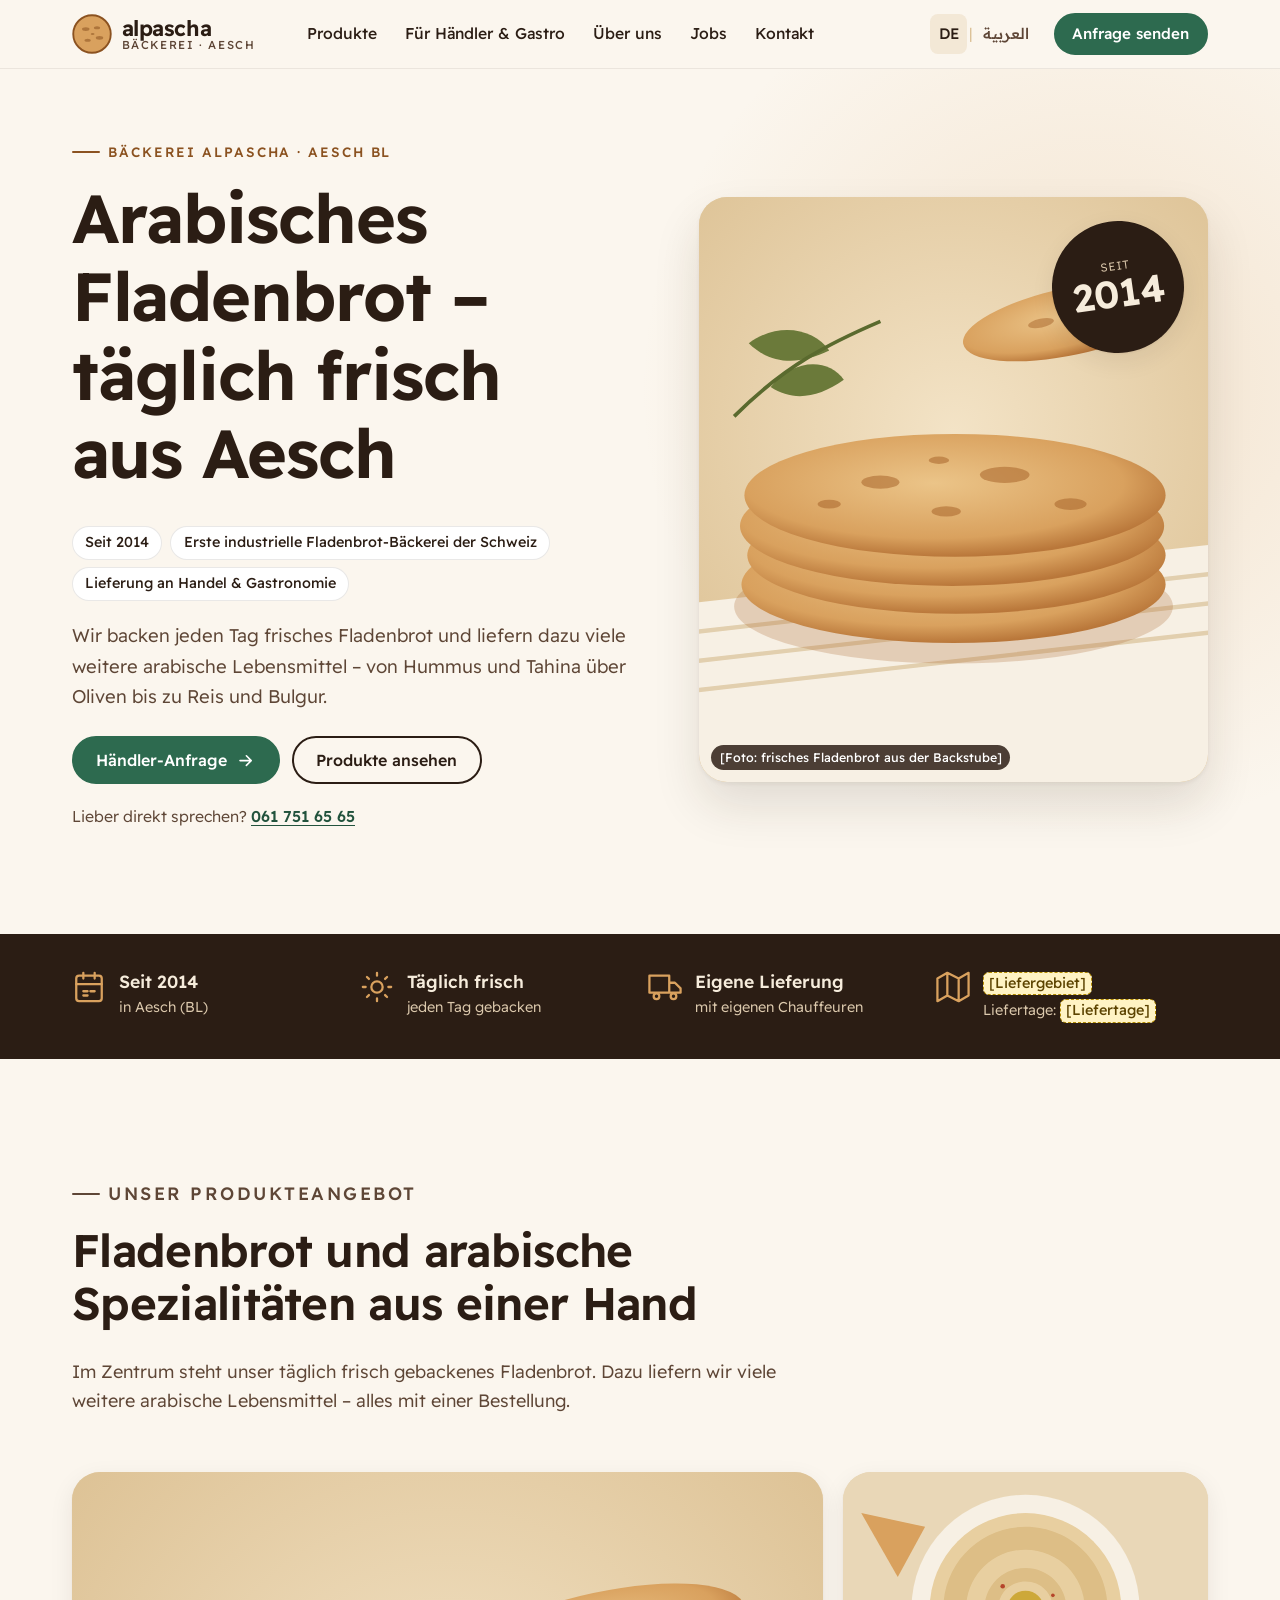
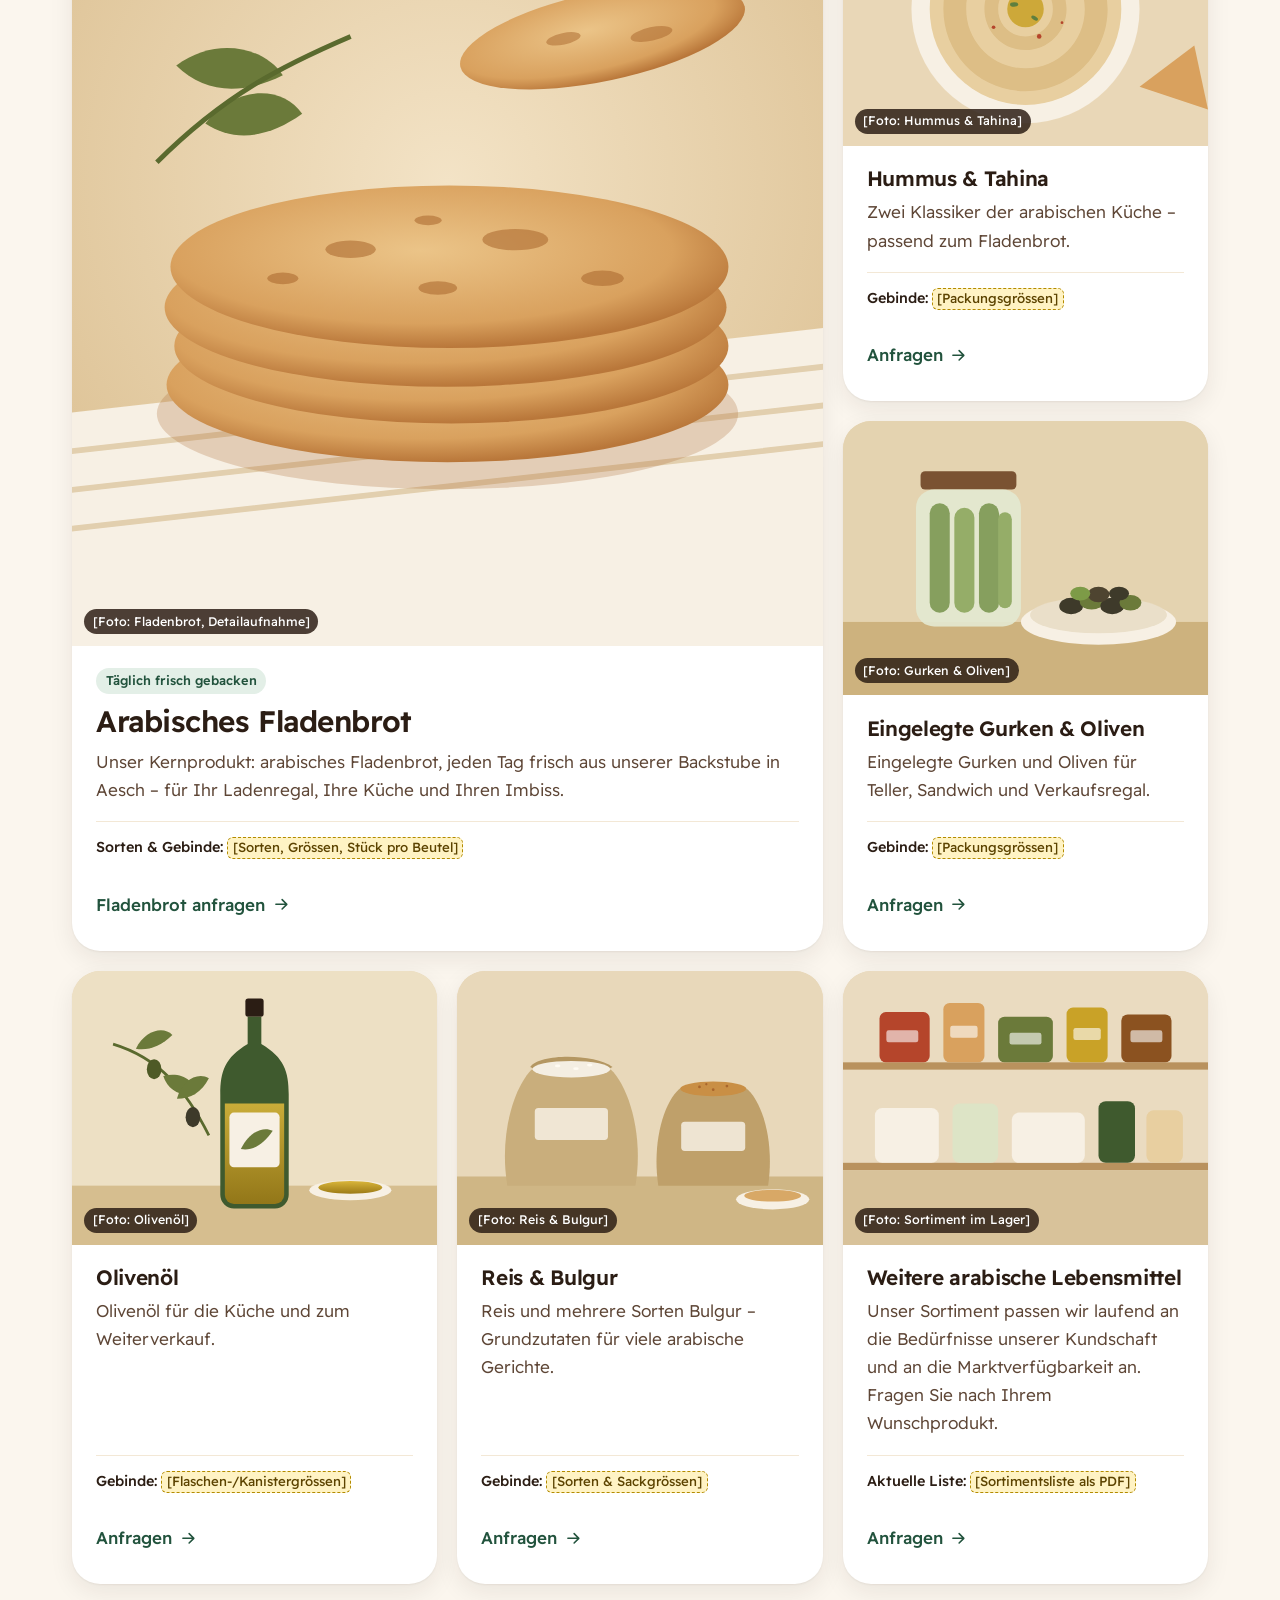
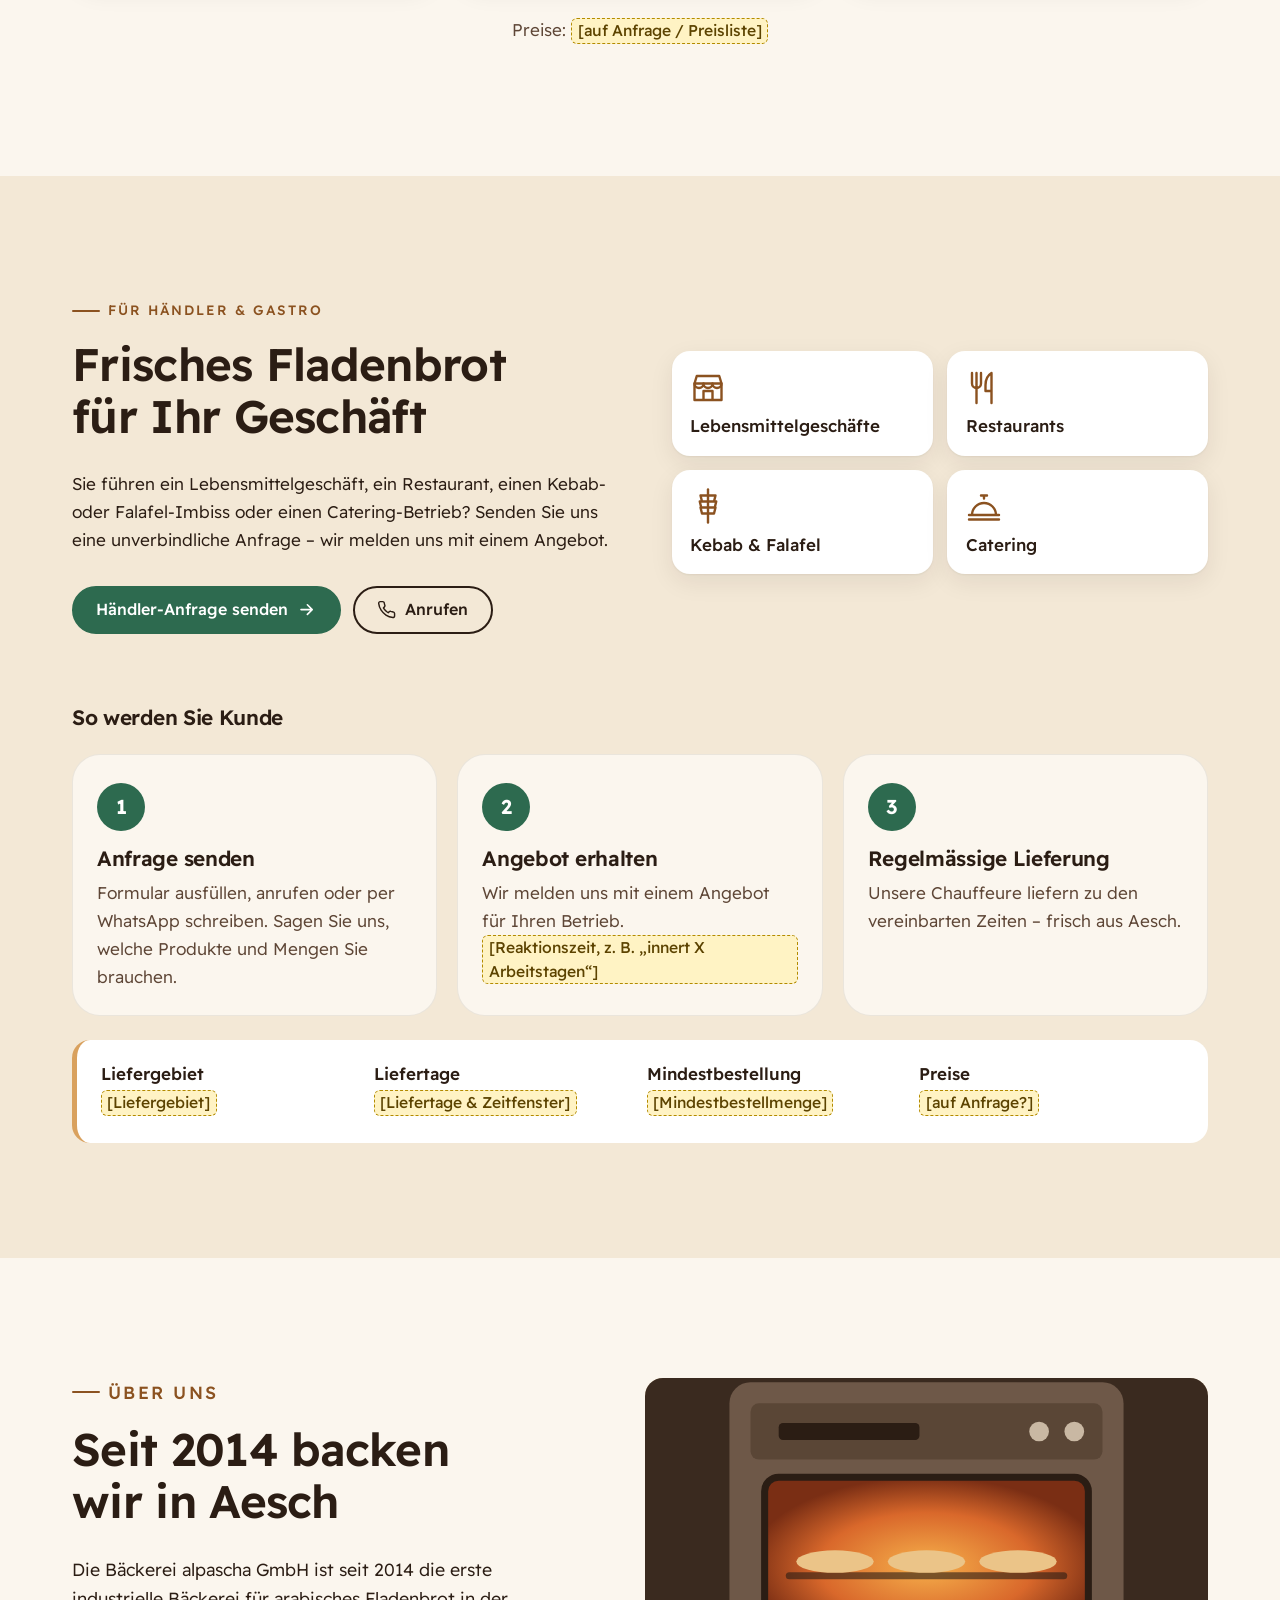
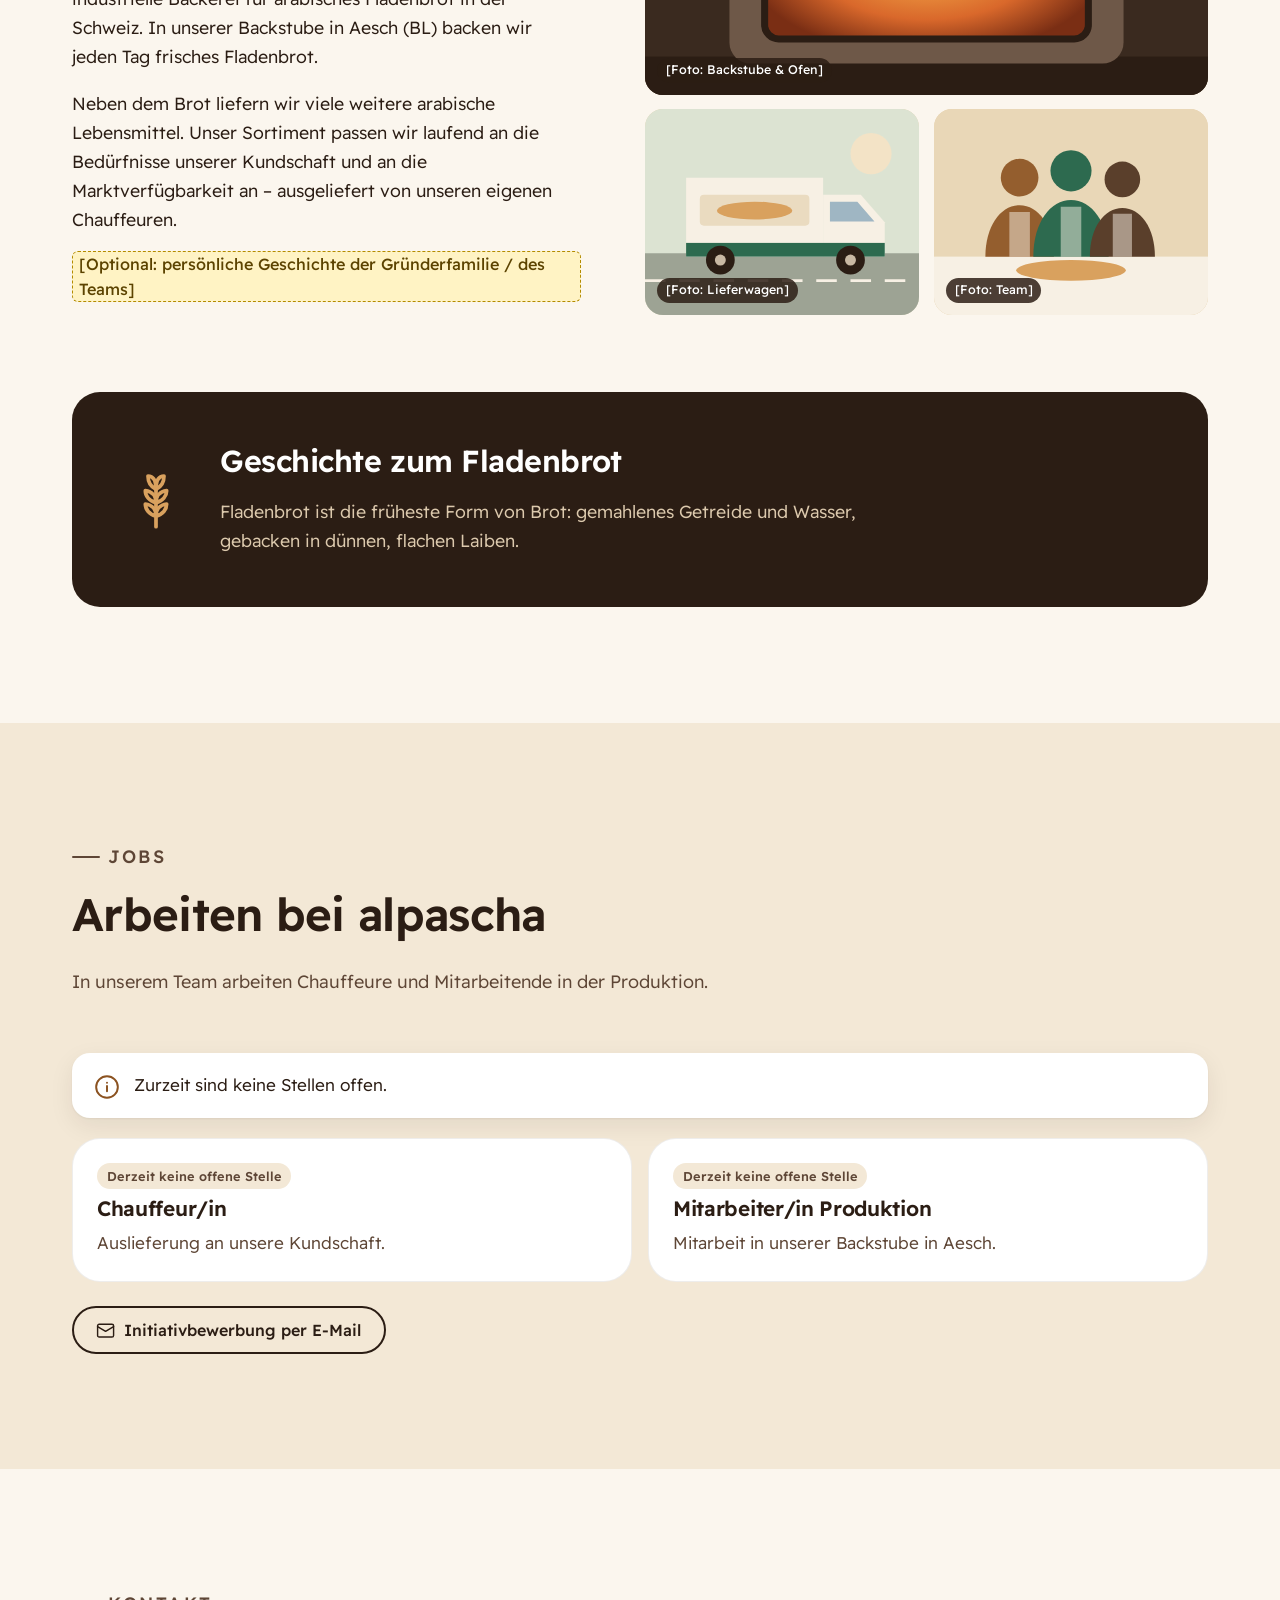
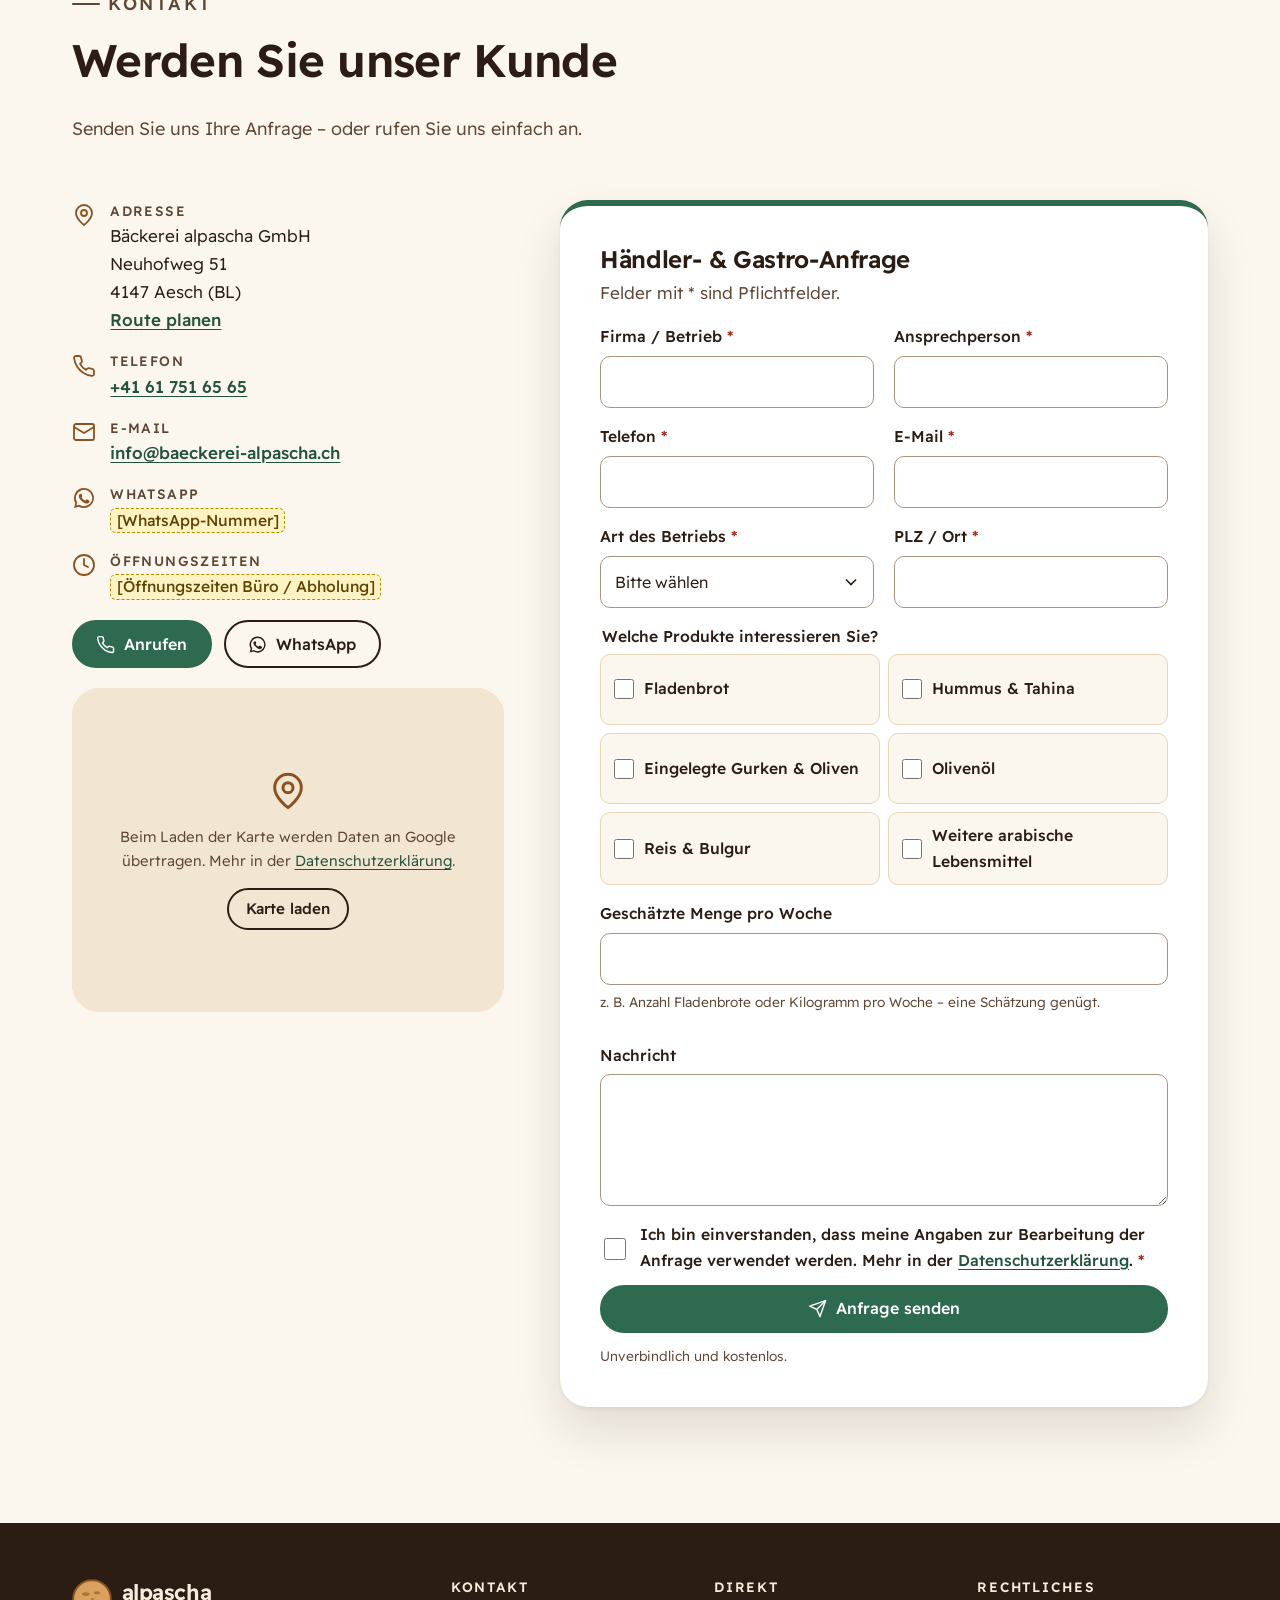
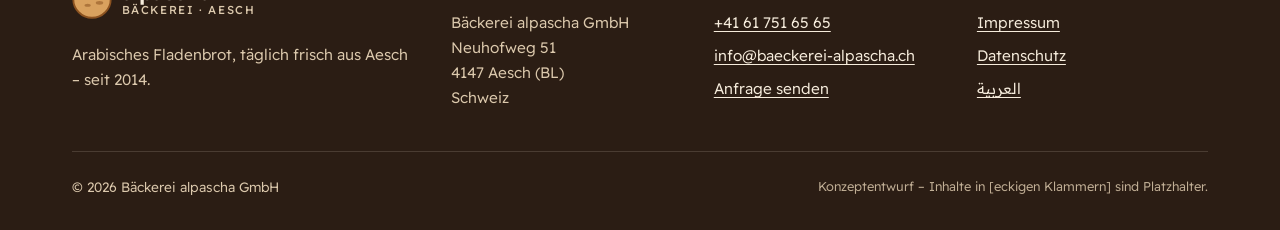
==== alpascha-redesign/index.html @ 0413b78b "Add Bäckerei alpascha website redesign concept (DE + AR) Static, framework-free redesign concept in " ====
<!doctype html>
<html lang="de-CH">
<head>
  <meta charset="utf-8">
  <meta name="viewport" content="width=device-width, initial-scale=1">
  <title>Bäckerei alpascha – Arabisches Fladenbrot aus Aesch</title>
  <meta name="description" content="Bäckerei alpascha GmbH, Aesch BL: arabisches Fladenbrot, täglich frisch. Deutsch | العربية">
  <link rel="canonical" href="https://www.baeckerei-alpascha.ch/de/">
  <link rel="alternate" hreflang="de" href="https://www.baeckerei-alpascha.ch/de/">
  <link rel="alternate" hreflang="ar" href="https://www.baeckerei-alpascha.ch/ar/">
  <link rel="alternate" hreflang="x-default" href="https://www.baeckerei-alpascha.ch/de/">
  <link rel="icon" href="favicon.svg" type="image/svg+xml">
  <script>
    /* Sprachwahl: Arabisch für arabische Browser, sonst Deutsch. Auf dem Server besser als 302-Weiterleitung lösen. */
    (function () {
      var l = (navigator.languages && navigator.languages[0]) || navigator.language || "de";
      location.replace(/^ar\b/i.test(l) ? "ar/" : "de/");
    })();
  </script>
  <meta http-equiv="refresh" content="1; url=de/">
  <style>body{font-family:system-ui,sans-serif;background:#fbf6ee;color:#2b1d14;display:grid;place-content:center;min-height:100vh;margin:0;gap:1rem;text-align:center}a{color:#22533d;font-size:1.25rem}</style>
</head>
<body>
  <p><a href="de/">Deutsch</a> &nbsp;|&nbsp; <a href="ar/" lang="ar">العربية</a></p>
</body>
</html>
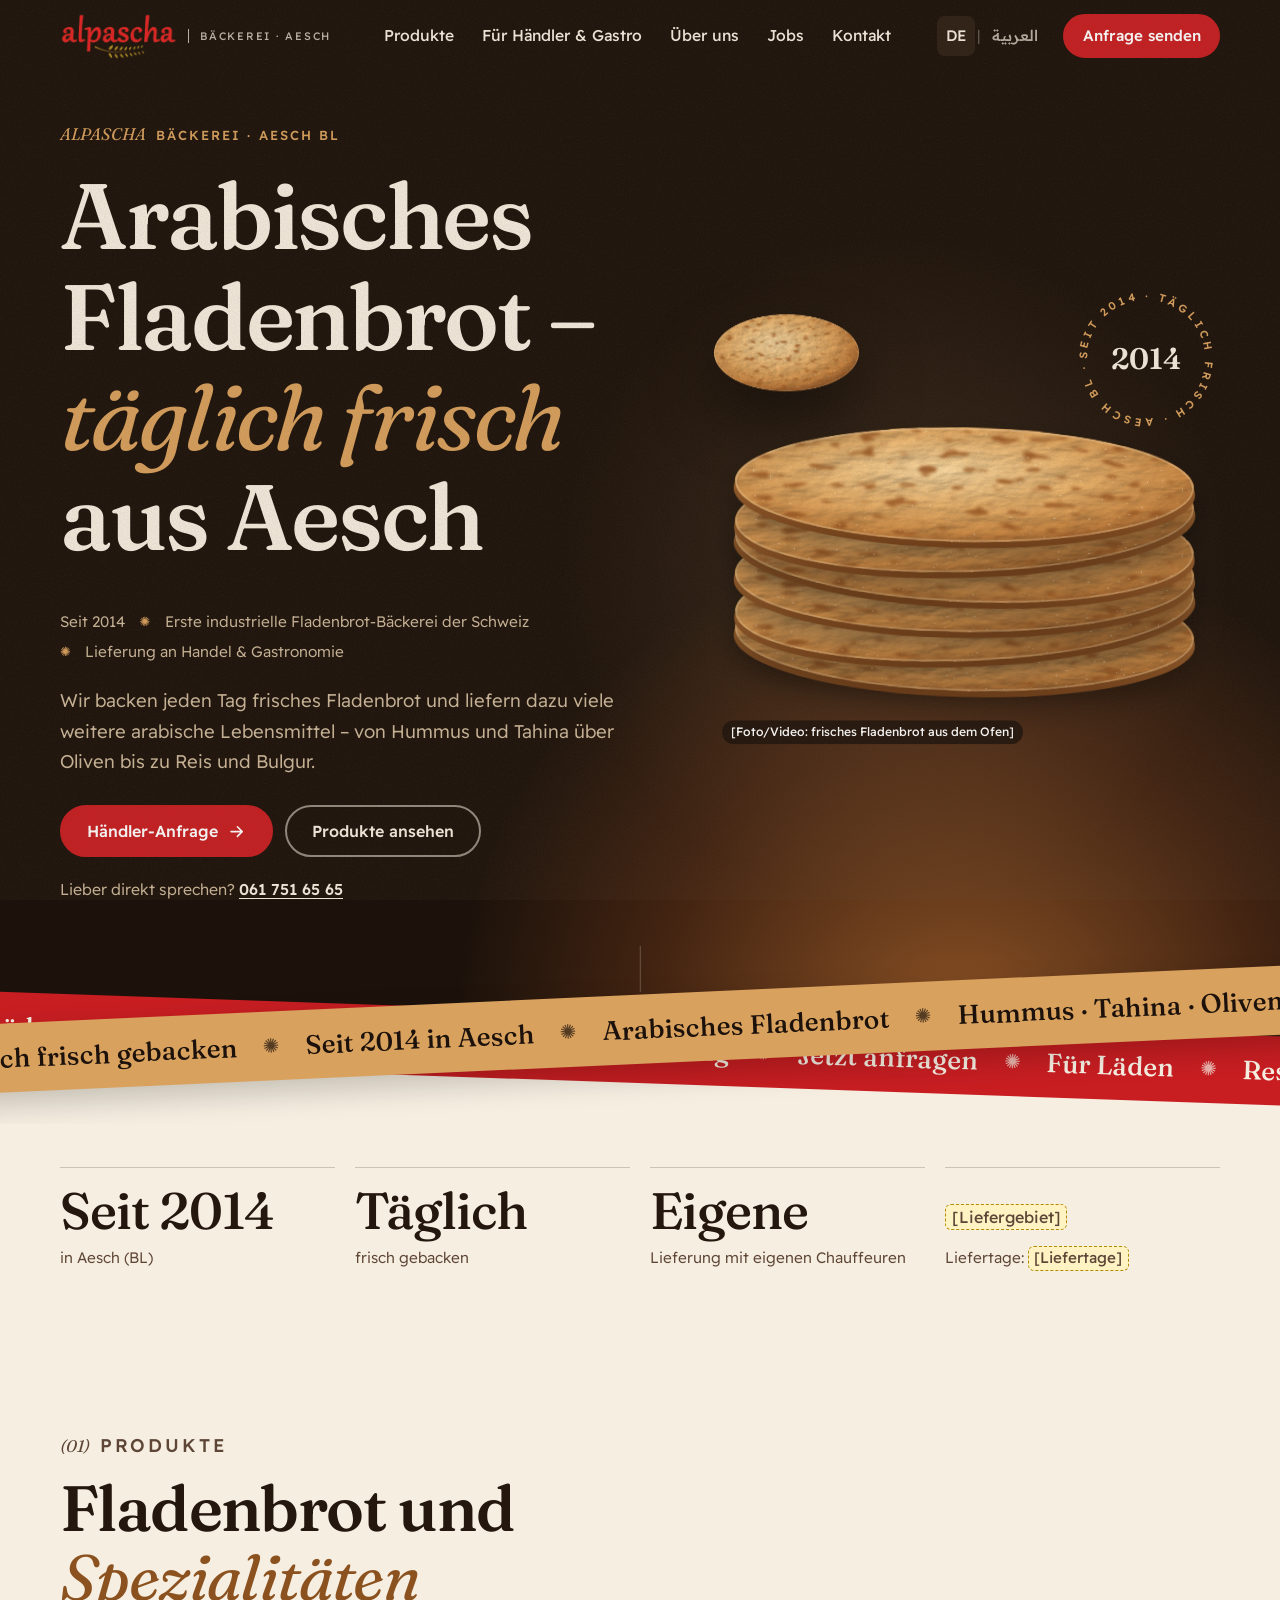
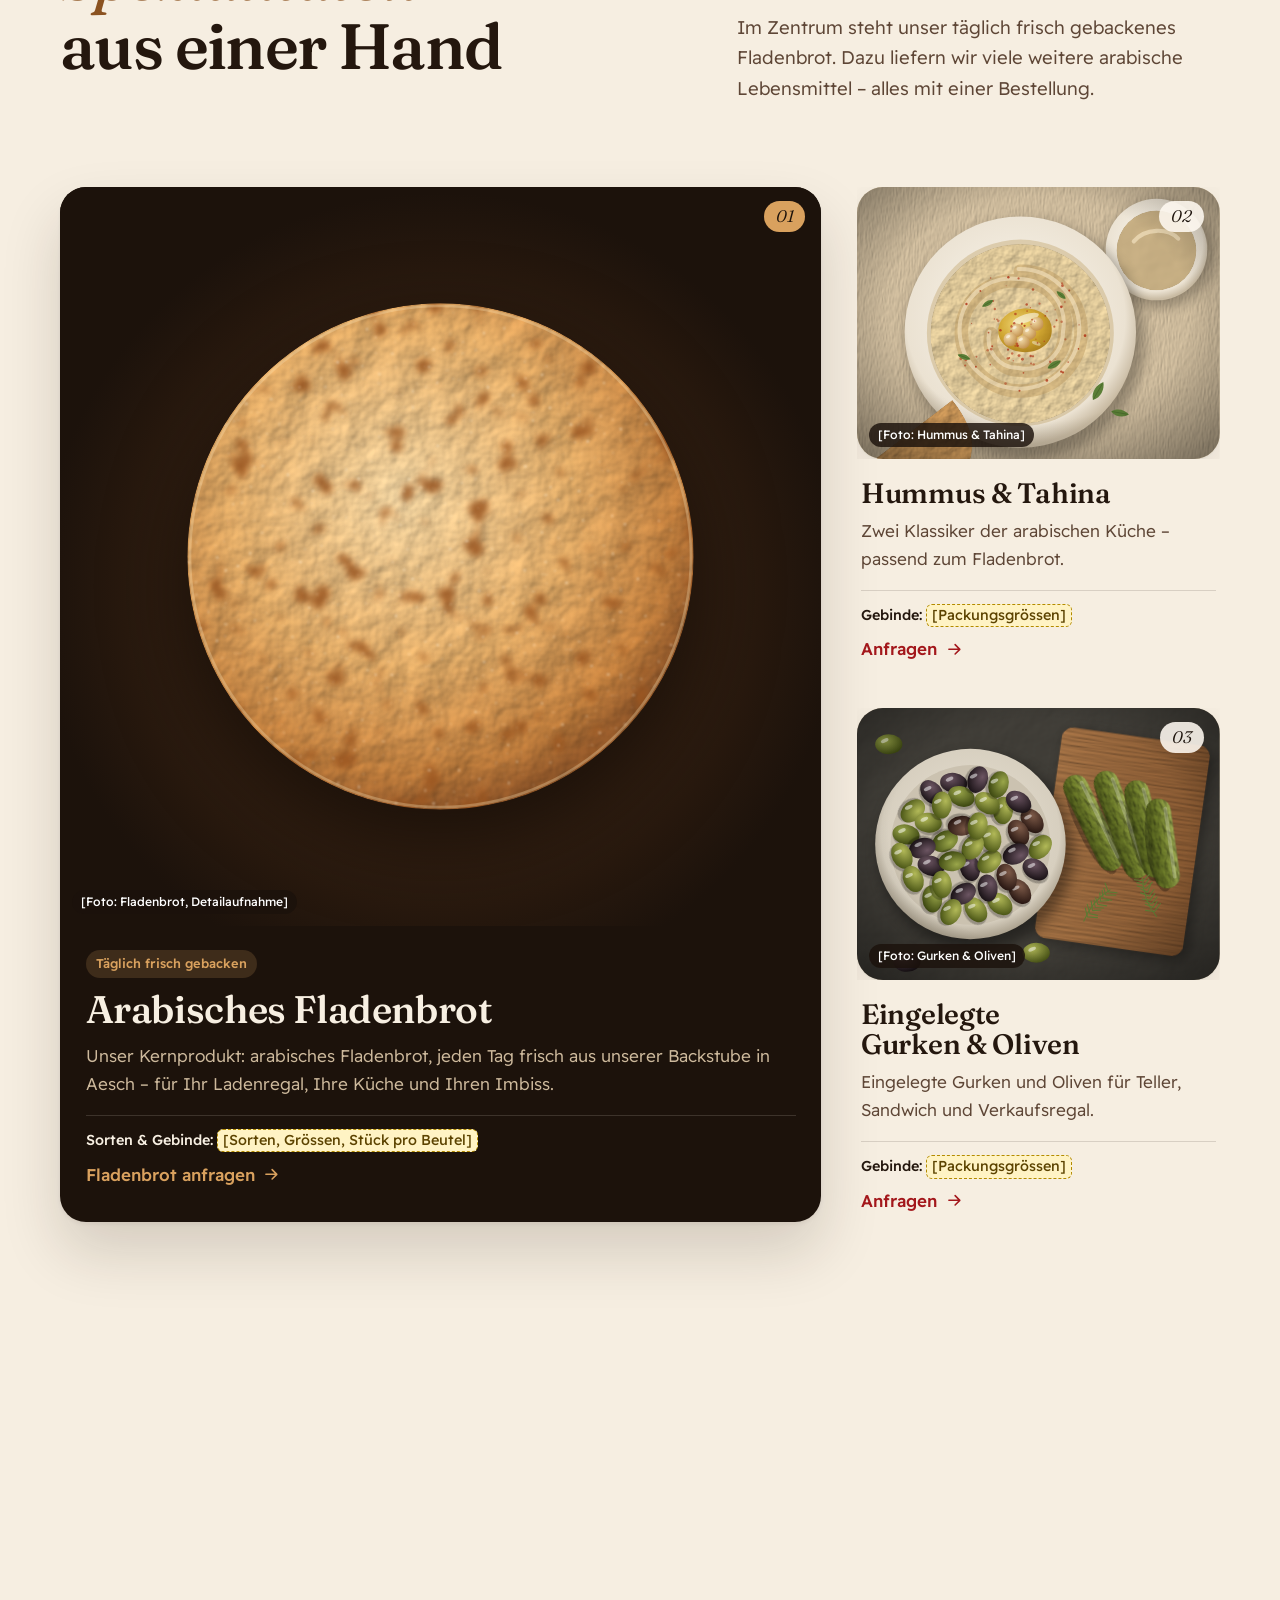
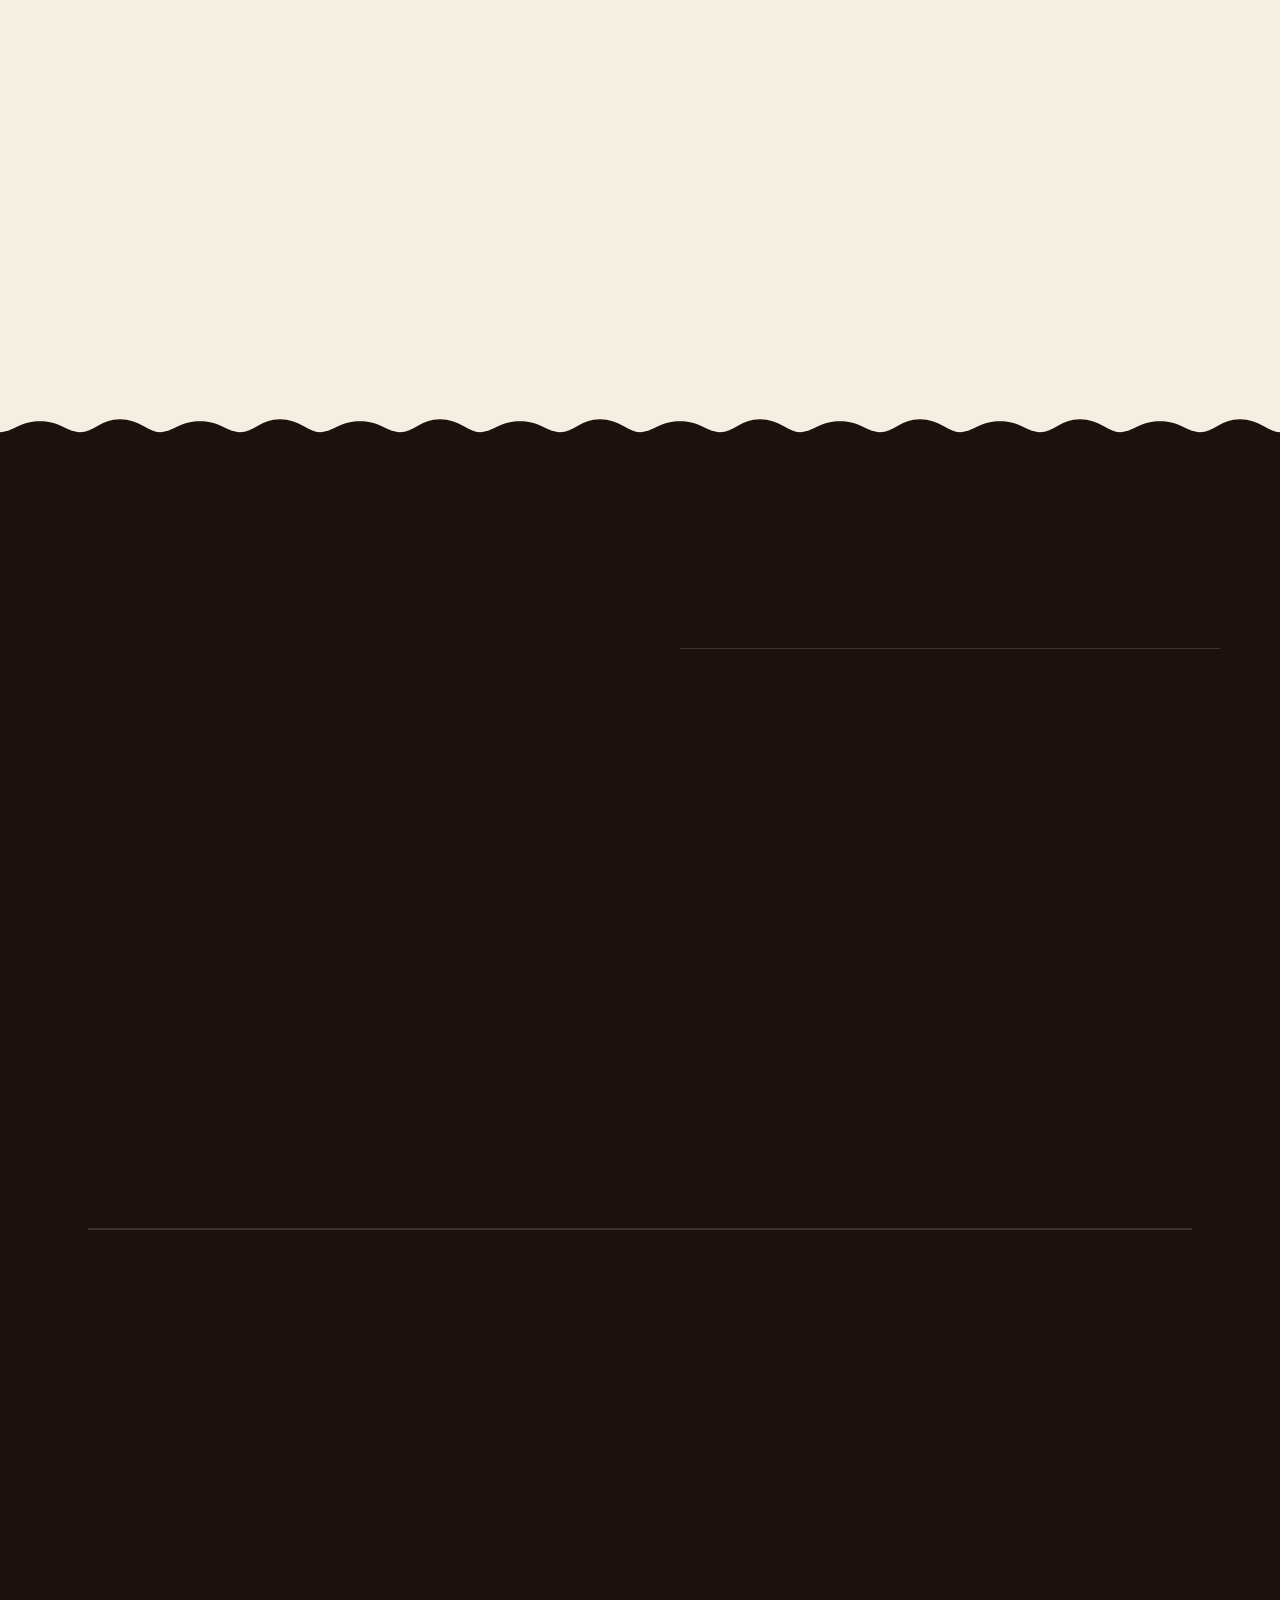
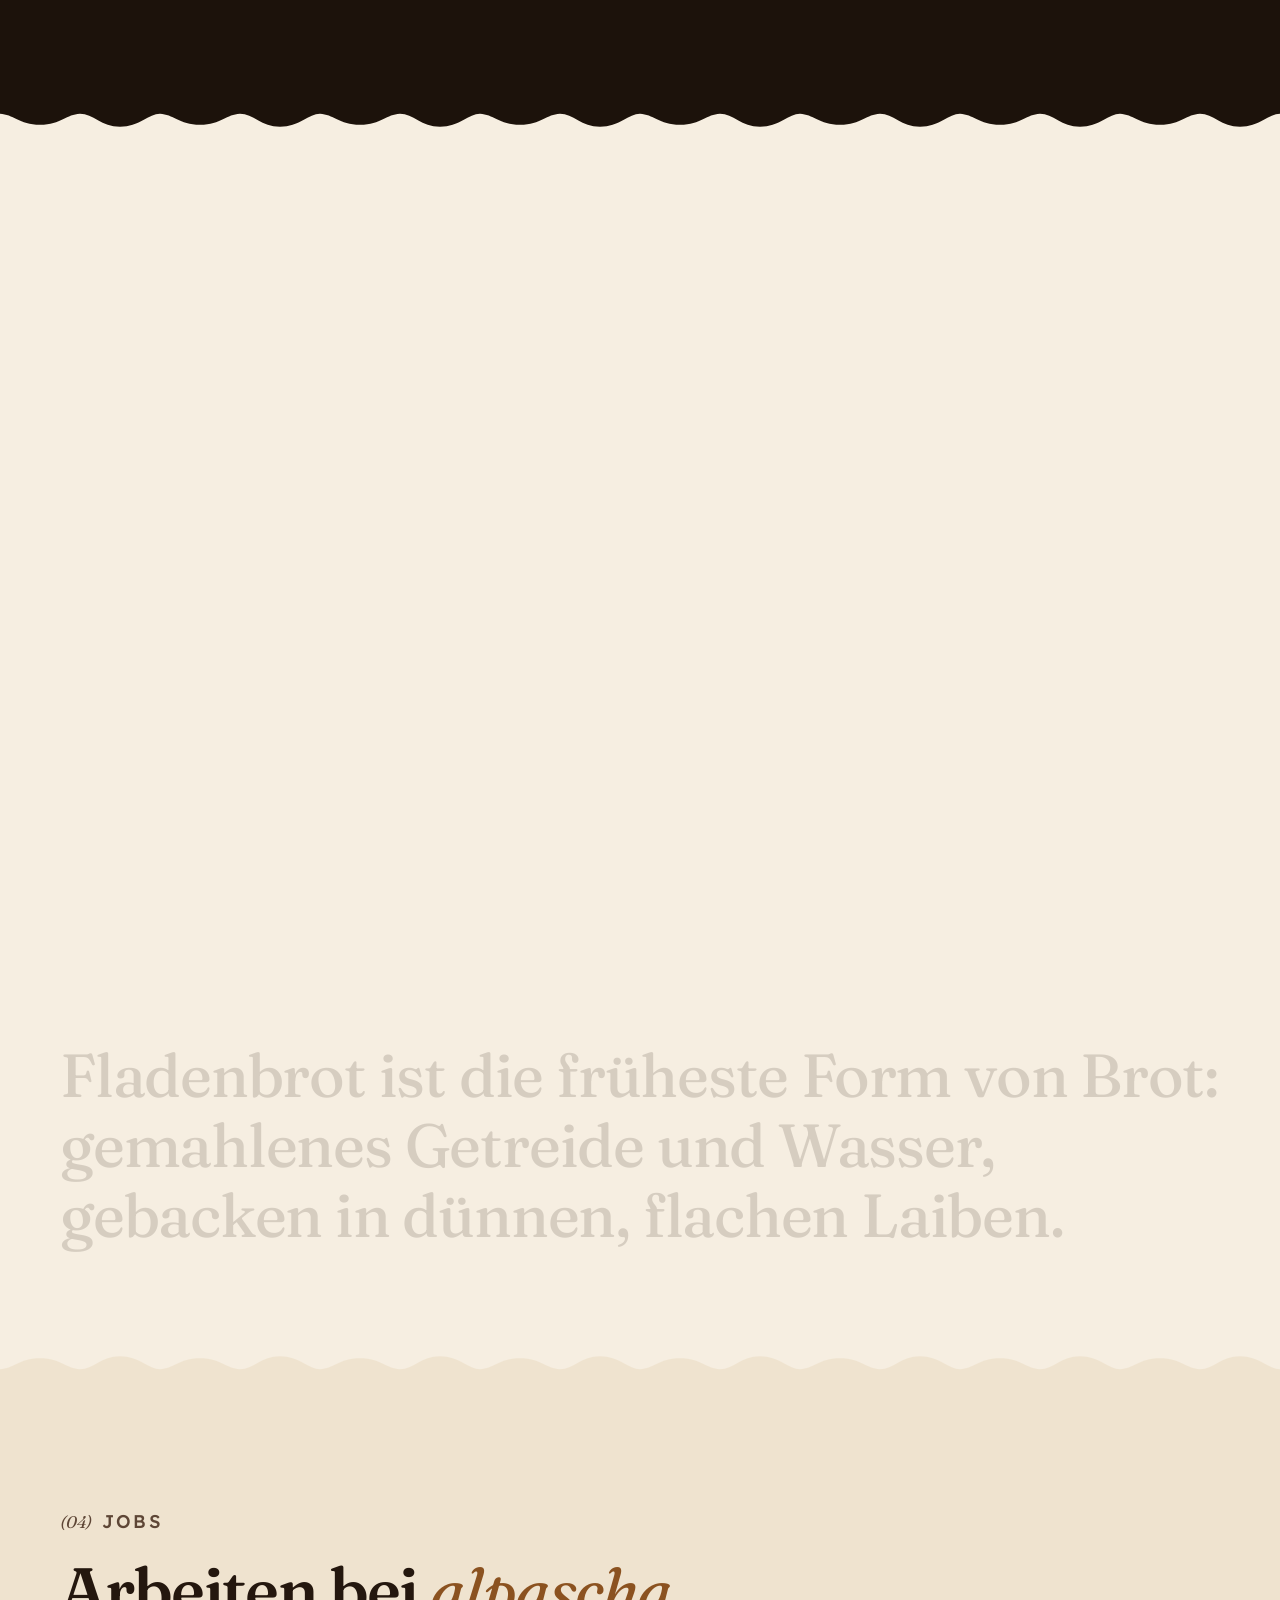
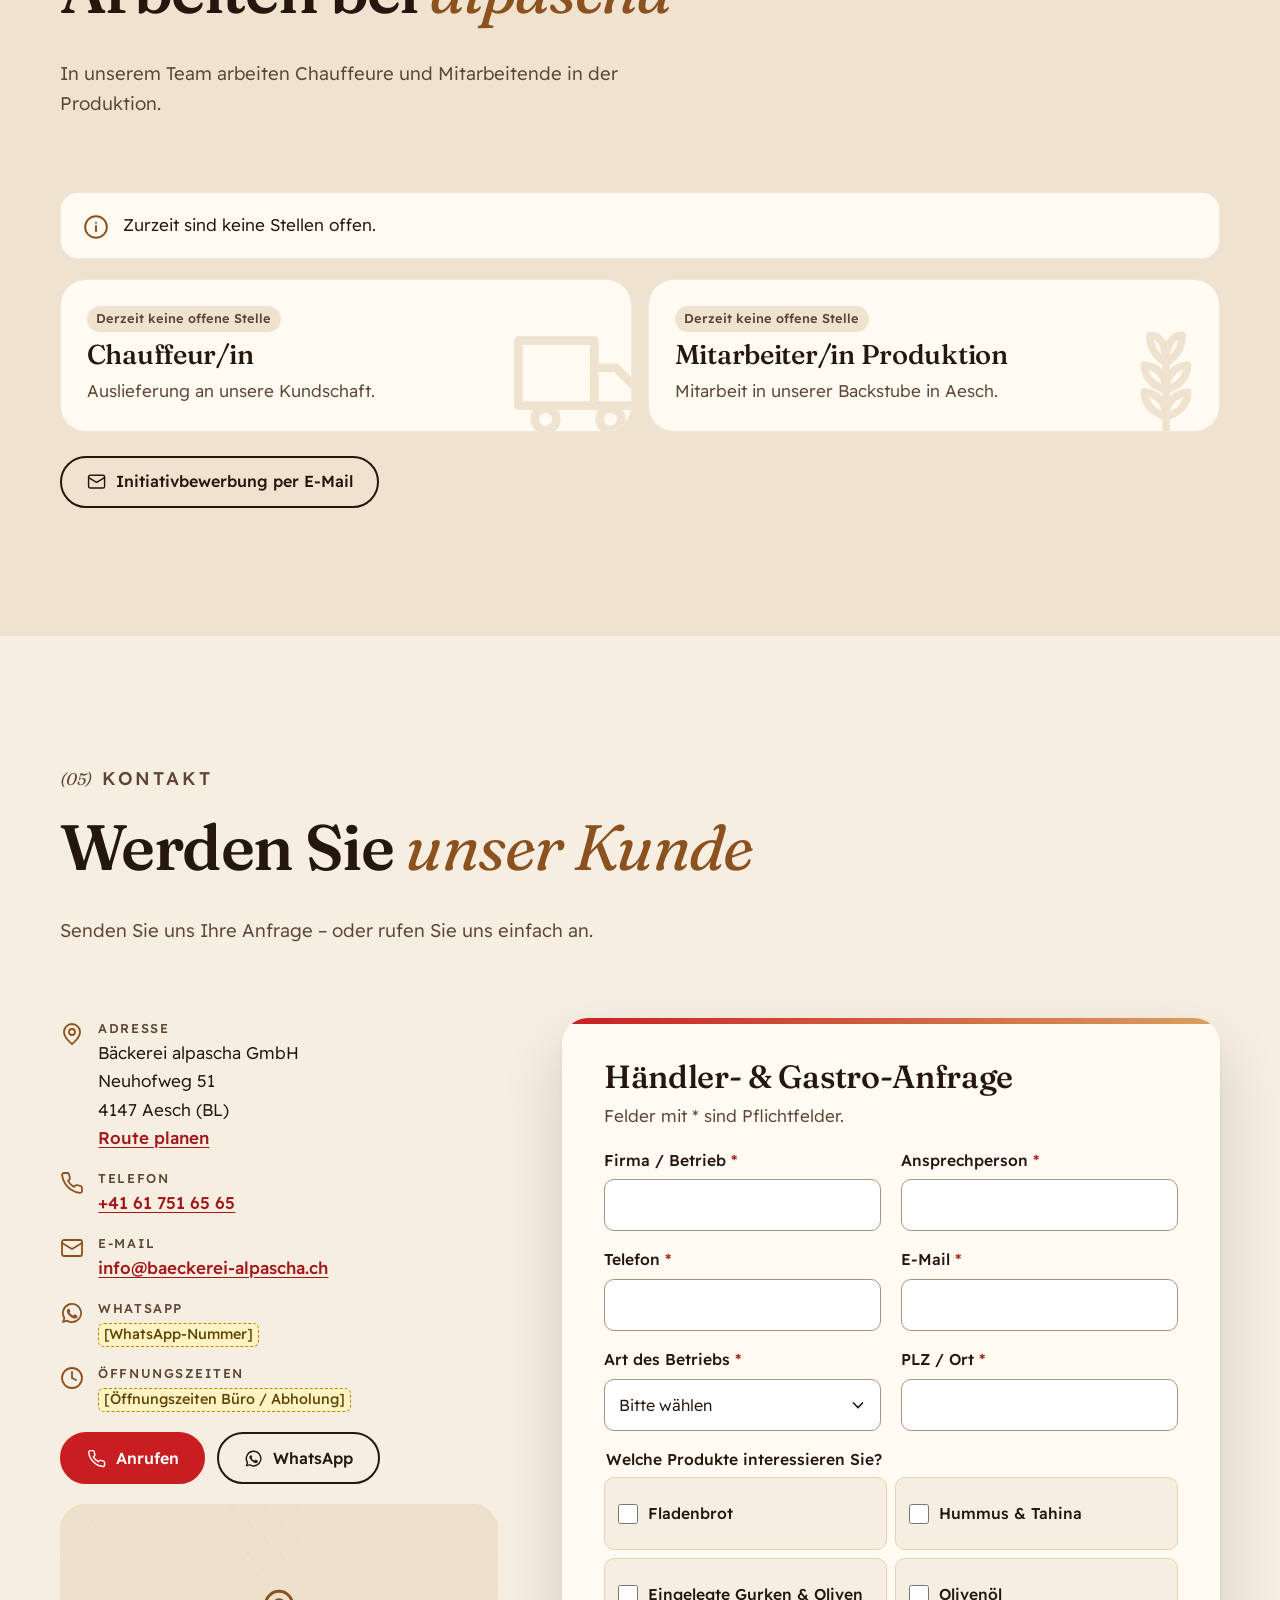
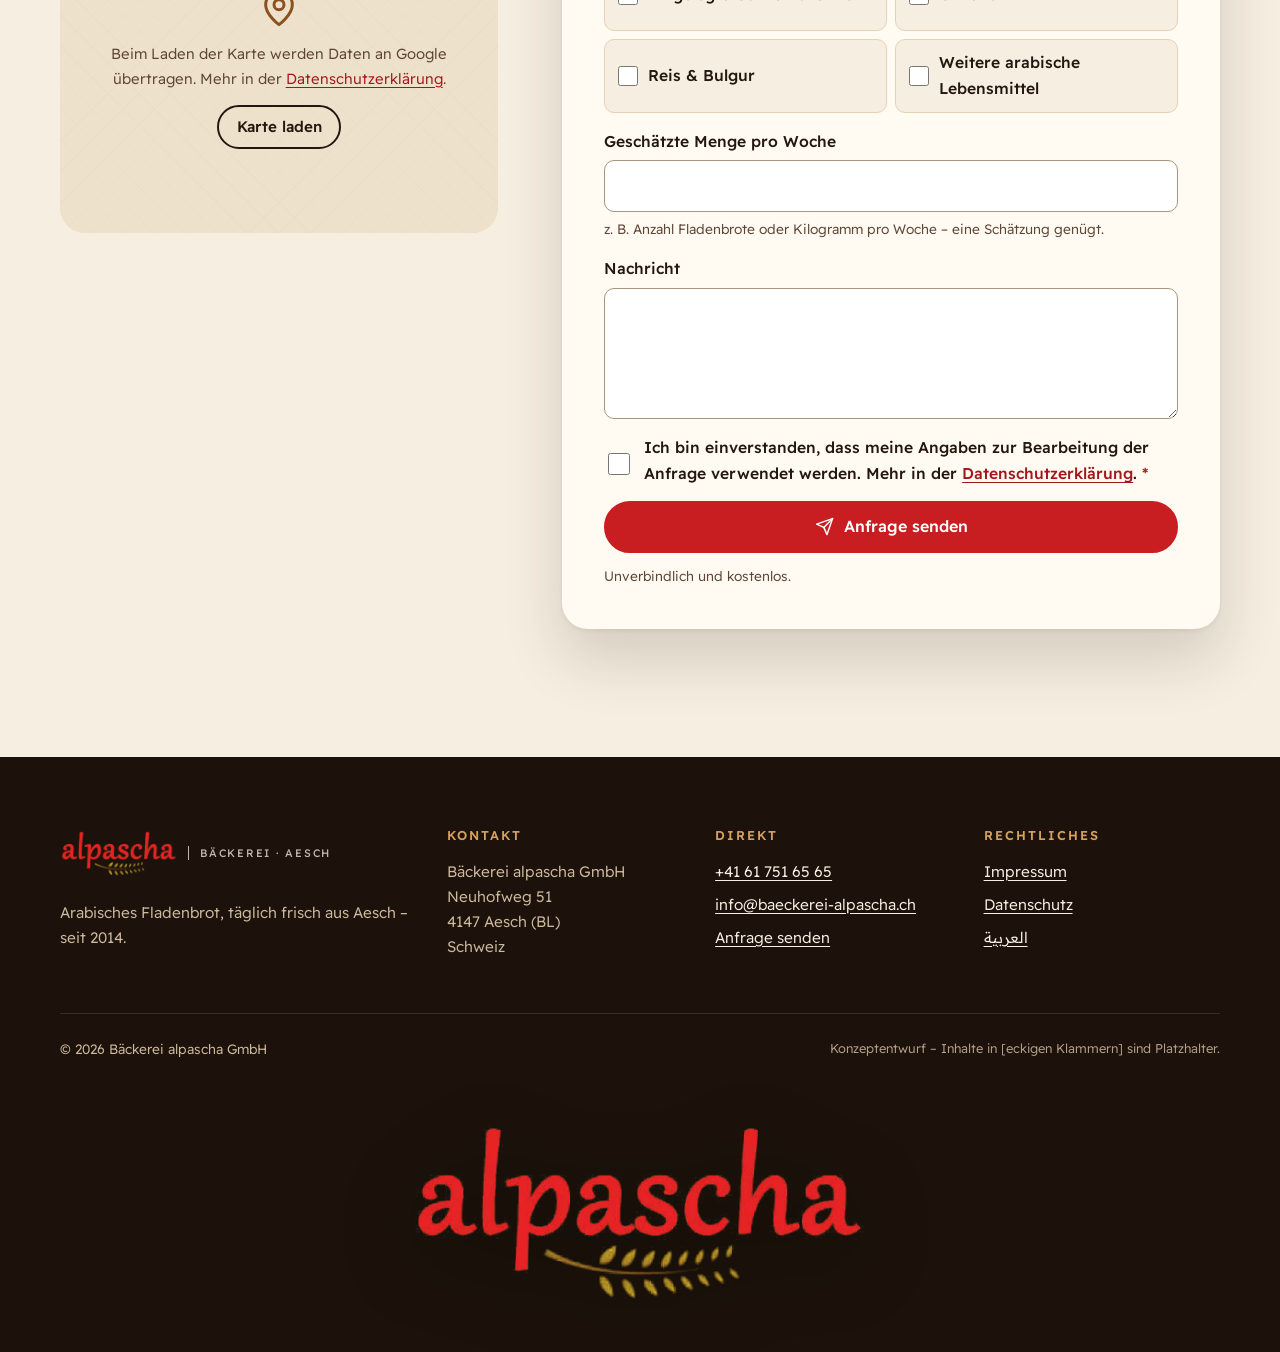
==== commit 5e171646: "Use the bakery's real logo and brand colours - Logo from the current website (red wordmark with whea" ====
--- a/alpascha-redesign/index.html
+++ b/alpascha-redesign/index.html
@@ -9,7 +9,8 @@
   <link rel="alternate" hreflang="de" href="https://www.baeckerei-alpascha.ch/de/">
   <link rel="alternate" hreflang="ar" href="https://www.baeckerei-alpascha.ch/ar/">
   <link rel="alternate" hreflang="x-default" href="https://www.baeckerei-alpascha.ch/de/">
-  <link rel="icon" href="favicon.svg" type="image/svg+xml">
+  <link rel="icon" href="favicon-64.png" type="image/png" sizes="64x64">
+  <link rel="apple-touch-icon" href="apple-touch-icon.png">
   <script>
     /* Sprachwahl: Arabisch für arabische Browser, sonst Deutsch. Auf dem Server besser als 302-Weiterleitung lösen. */
     (function () {
@@ -18,7 +19,7 @@
     })();
   </script>
   <meta http-equiv="refresh" content="1; url=de/">
-  <style>body{font-family:system-ui,sans-serif;background:#fbf6ee;color:#2b1d14;display:grid;place-content:center;min-height:100vh;margin:0;gap:1rem;text-align:center}a{color:#22533d;font-size:1.25rem}</style>
+  <style>body{font-family:system-ui,sans-serif;background:#fbf6ee;color:#2b1d14;display:grid;place-content:center;min-height:100vh;margin:0;gap:1rem;text-align:center}a{color:#a3171b;font-size:1.25rem}</style>
 </head>
 <body>
   <p><a href="de/">Deutsch</a> &nbsp;|&nbsp; <a href="ar/" lang="ar">العربية</a></p>
